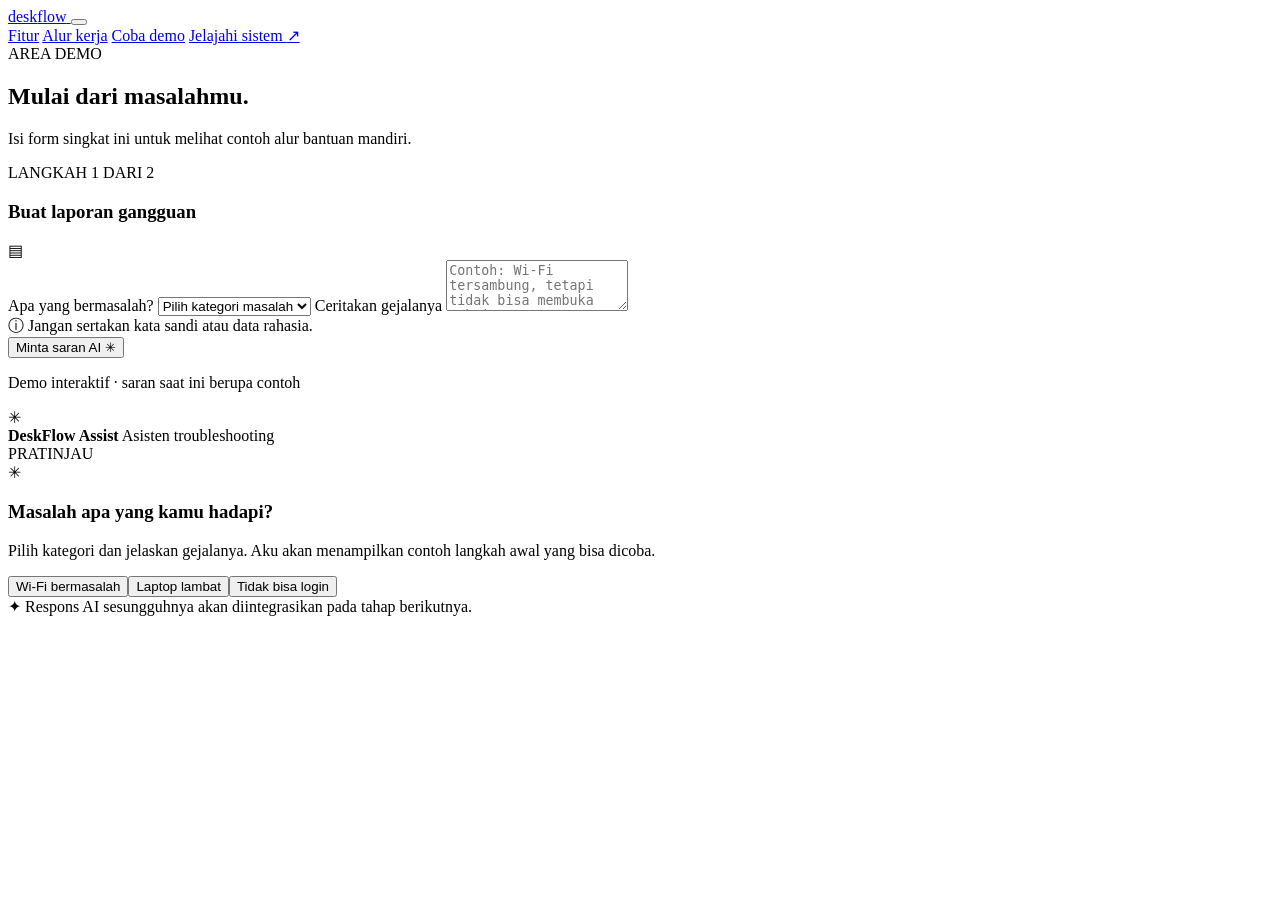
==== user.html @ f1f5e64d "bikin page baru bikin page baru" ====
<!DOCTYPE html>
<html lang="id">

<header class="site-header">
    <a class="brand" href="#home" aria-label="DeskFlow beranda">
      <span class="brand-mark" aria-hidden="true"><span></span><span></span><span></span><span></span></span>
      <span>desk<span class="brand-light">flow</span></span>
    </a>
    <button class="menu-toggle" id="menuToggle" type="button" aria-label="Buka navigasi" aria-expanded="false"><span></span><span></span></button>
    <nav class="main-nav" id="mainNav" aria-label="Navigasi utama">
      <a href="#fitur">Fitur</a>
      <a href="#alur">Alur kerja</a>
      <a href="#demo">Coba demo</a>
      <a class="nav-cta" href="#demo">Jelajahi sistem <span aria-hidden="true">↗</span></a>
    </nav>
  </header>

<section class="demo-section section-wrap" id="demo">
      <div class="demo-heading"><div class="eyebrow"><span class="eyebrow-dot"></span> AREA DEMO</div><h2>Mulai dari masalahmu.</h2><p>Isi form singkat ini untuk melihat contoh alur bantuan mandiri.</p></div>
      <div class="demo-grid">
        <form class="guided-form" id="ticketForm">
          <div class="form-title"><div><span class="form-step-label">LANGKAH 1 DARI 2</span><h3>Buat laporan gangguan</h3></div><span class="form-icon">▤</span></div>
          <label for="issueCategory">Apa yang bermasalah?</label>
          <select id="issueCategory" required><option value="">Pilih kategori masalah</option><option value="network">Jaringan & Wi-Fi</option><option value="device">Laptop atau komputer</option><option value="account">Akun & akses</option><option value="software">Aplikasi atau software</option></select>
          <label for="issueDetail">Ceritakan gejalanya</label>
          <textarea id="issueDetail" rows="3" placeholder="Contoh: Wi-Fi tersambung, tetapi tidak bisa membuka website." required></textarea>
          <div class="form-hint"><span>ⓘ</span> Jangan sertakan kata sandi atau data rahasia.</div>
          <button class="button button-primary form-submit" type="submit">Minta saran AI <span>✳</span></button>
          <p class="demo-disclaimer">Demo interaktif · saran saat ini berupa contoh</p>
        </form>
        <div class="assistant-panel" aria-live="polite">
          <div class="assistant-header"><div class="assistant-avatar">✳</div><div><strong>DeskFlow Assist</strong><span><i></i> Asisten troubleshooting</span></div><span class="preview-tag">PRATINJAU</span></div>
          <div class="assistant-content" id="assistantContent"><div class="assistant-welcome"><span class="welcome-sparkle">✳</span><h3>Masalah apa yang kamu hadapi?</h3><p>Pilih kategori dan jelaskan gejalanya. Aku akan menampilkan contoh langkah awal yang bisa dicoba.</p><div class="suggestion-chips"><button type="button" data-category="network">Wi-Fi bermasalah</button><button type="button" data-category="device">Laptop lambat</button><button type="button" data-category="account">Tidak bisa login</button></div></div></div>
          <div class="assistant-bottom"><span>✦</span> Respons AI sesungguhnya akan diintegrasikan pada tahap berikutnya.</div>
        </div>
      </div>
      <div class="ticket-demo" id="ticketDemo" hidden><div class="ticket-demo-copy"><span class="success-mark">✓</span><div><span class="form-step-label">TIKET DEMO BERHASIL DIBUAT</span><h3 id="ticketTitle">Tiket layanan</h3><p>Contoh alur status tiket — belum disimpan ke server.</p></div></div><div class="ticket-status"><span class="status-pill status-progress"><i></i> Menunggu penanganan</span><button type="button" class="reopen-button" id="reopenTicket">Buka ulang tiket</button></div><div class="ticket-timeline"><span class="timeline-node active"></span><span class="timeline-line"></span><span class="timeline-node"></span><span class="timeline-line"></span><span class="timeline-node"></span><div><b>Laporan diterima</b><small>Baru saja</small></div><div><b>Ditangani teknisi</b><small>Menunggu penugasan</small></div><div><b>Konfirmasi solusi</b><small>Setelah penanganan</small></div></div></div>
    </section>
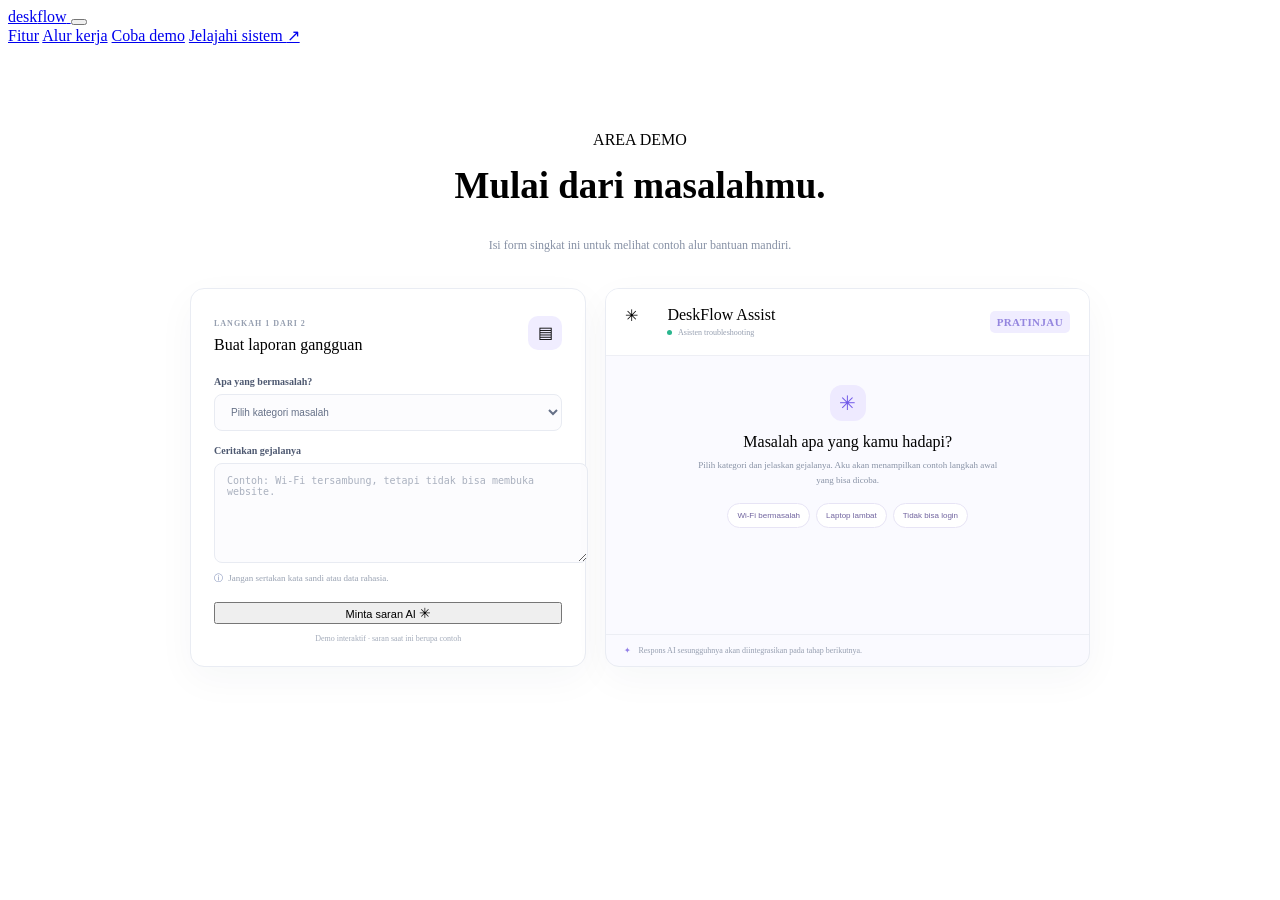
==== commit 155e2327: "Update user.html" ====
--- a/user.html
+++ b/user.html
@@ -14,6 +14,8 @@
       <a class="nav-cta" href="#demo">Jelajahi sistem <span aria-hidden="true">↗</span></a>
     </nav>
   </header>
+
+<link rel="stylesheet" href="userstyles.css" />
 
 <section class="demo-section section-wrap" id="demo">
       <div class="demo-heading"><div class="eyebrow"><span class="eyebrow-dot"></span> AREA DEMO</div><h2>Mulai dari masalahmu.</h2><p>Isi form singkat ini untuk melihat contoh alur bantuan mandiri.</p></div>
--- a/userstyles.css
+++ b/userstyles.css
@@ -0,0 +1,475 @@
+
+/* =================================================_
+   Demo Section & Assistant Panel
+   ================================================= */
+.demo-section {
+  padding-top: 86px;
+  padding-bottom: 86px;
+}
+
+.demo-heading {
+  text-align: center;
+}
+
+.demo-heading .eyebrow {
+  justify-content: center;
+}
+
+.demo-heading h2 {
+  font-size: 37px;
+  margin-top: 15px;
+}
+
+.demo-heading > p {
+  color: #8791a5;
+  font-size: 12px;
+  margin: 9px 0 0;
+}
+
+.demo-grid {
+  display: grid;
+  grid-template-columns: .9fr 1.1fr;
+  gap: 19px;
+  max-width: 900px;
+  margin: 35px auto 0;
+}
+
+.guided-form,
+.assistant-panel {
+  border: 1px solid #e9ecf3;
+  border-radius: 14px;
+  background: #fff;
+  box-shadow: 0 12px 38px #2633510a;
+}
+
+.guided-form {
+  padding: 23px;
+}
+
+.form-title {
+  display: flex;
+  justify-content: space-between;
+  align-items: center;
+  margin-bottom: 22px;
+}
+
+.form-step-label {
+  font-size: 8px;
+  letter-spacing: 1px;
+  color: #969fb0;
+  font-weight: 700;
+}
+
+.form-title h3 {
+  font: 700 15px var(--display);
+  margin: 6px 0 0;
+}
+
+.form-icon {
+  height: 34px;
+  width: 34px;
+  border-radius: 10px;
+  background: #f0edff;
+  color: var(--purple);
+  display: grid;
+  place-items: center;
+}
+
+.guided-form label {
+  display: block;
+  font-size: 10px;
+  font-weight: 700;
+  color: #4d5870;
+  margin: 14px 0 7px;
+}
+
+.guided-form select,
+.guided-form textarea {
+  display: block;
+  width: 100%;
+  border: 1px solid #e8ebf2;
+  background: #fcfcfe;
+  border-radius: 8px;
+  padding: 11px 12px;
+  font-size: 10px;
+  color: #657087;
+  outline: none;
+}
+
+.guided-form select:focus,
+.guided-form textarea:focus {
+  border-color: #a99af4;
+  box-shadow: 0 0 0 3px #7058e817;
+}
+
+.guided-form textarea {
+  resize: vertical;
+  min-height: 76px;
+}
+
+.guided-form textarea::placeholder {
+  color: #aab1bf;
+}
+
+.form-hint {
+  font-size: 9px;
+  color: #9aa3b3;
+  margin-top: 9px;
+}
+
+.form-hint span {
+  color: #7888b4;
+  margin-right: 3px;
+}
+
+.form-submit {
+  width: 100%;
+  margin-top: 17px;
+  font-size: 11px;
+}
+
+.form-submit span {
+  font-size: 14px;
+}
+
+.demo-disclaimer {
+  text-align: center;
+  font-size: 8px;
+  color: #a3abba;
+  margin: 10px 0 0;
+}
+
+.assistant-panel {
+  background: #fafaff;
+  display: flex;
+  flex-direction: column;
+  min-height: 370px;
+  overflow: hidden;
+}
+
+.assistant-header {
+  display: flex;
+  align-items: center;
+  gap: 10px;
+  padding: 17px 19px;
+  background: #fff;
+  border-bottom: 1px solid #eeeff5;
+}
+
+.assistant-avatar {
+  border-radius: 50%;
+  width: 32px;
+  height: 32px;
+}
+
+.assistant-header > div:nth-child(2) {
+  display: flex;
+  flex-direction: column;
+  gap: 4px;
+}
+
+.assistant-header strong {
+  font: 700 10px var(--display);
+}
+
+.assistant-header > div:nth-child(2) span {
+  font-size: 8px;
+  color: #969fb0;
+}
+
+.assistant-header > div:nth-child(2) span i {
+  display: inline-block;
+  width: 5px;
+  height: 5px;
+  background: #2ab68e;
+  border-radius: 50%;
+  margin-right: 4px;
+}
+
+.preview-tag {
+    margin-left: auto;
+    color: #9486df;
+    background: #f0edff;
+    border-radius: 5px;
+    padding: 5px 7px;
+    font-size: 11px;
+    font-weight: 700;
+    letter-spacing: .4px;
+}
+
+.assistant-content {
+  padding: 23px;
+  flex: 1;
+}
+
+.assistant-welcome {
+  text-align: center;
+  max-width: 370px;
+  margin: 6px auto;
+}
+
+.welcome-sparkle {
+  height: 36px;
+  width: 36px;
+  border-radius: 12px;
+  display: grid;
+  place-items: center;
+  background: #eeeaff;
+  color: #7058e8;
+  font-size: 20px;
+  margin: 0 auto 12px;
+}
+
+.assistant-welcome h3 {
+  font: 700 13px var(--display);
+  margin: 0 0 7px;
+}
+
+.assistant-welcome p {
+  font-size: 9px;
+  line-height: 1.7;
+  color: #8993a6;
+  margin: 0 auto;
+  max-width: 310px;
+}
+
+.suggestion-chips {
+  display: flex;
+  justify-content: center;
+  flex-wrap: wrap;
+  gap: 6px;
+  margin-top: 15px;
+}
+
+.suggestion-chips button {
+  border: 1px solid #e7e4f5;
+  border-radius: 20px;
+  background: #fff;
+  padding: 7px 9px;
+  font-size: 8px;
+  color: #71649f;
+  cursor: pointer;
+}
+
+.suggestion-chips button:hover {
+  border-color: #a89af0;
+  background: #f6f4ff;
+}
+
+.assistant-bottom {
+  border-top: 1px solid #eceef4;
+  padding: 11px 18px;
+  color: #969fb0;
+  font-size: 8px;
+}
+
+.assistant-bottom span {
+  color: #907de7;
+  margin-right: 5px;
+}
+
+.assistant-response {
+  animation: fade-in 0.25s ease;
+}
+
+.response-question {
+  display: block;
+  margin-left: auto;
+  max-width: 85%;
+  background: #eeeaff;
+  color: #524390;
+  border-radius: 10px 10px 2px 10px;
+  padding: 9px 11px;
+  font-size: 9px;
+  line-height: 1.55;
+}
+
+.response-answer {
+  margin-top: 13px;
+  display: flex;
+  align-items: flex-start;
+  gap: 8px;
+}
+
+.response-answer .assistant-avatar {
+  width: 24px;
+  height: 24px;
+  flex: 0 0 24px;
+  font-size: 13px;
+  border-radius: 8px;
+}
+
+.response-bubble {
+    background: #fff;
+    border: 1px solid #eff0f5;
+    border-radius: 2px 10px 10px 10px;
+    padding: 11px 12px;
+    font-size: 12px;
+    line-height: 1.7;
+    color: #59647b;
+}
+
+.response-bubble strong {
+  display: block;
+  color: #303b55;
+  font-size: 9px;
+  margin-bottom: 5px;
+}
+
+.response-bubble ol {
+  padding-left: 17px;
+  margin: 5px 0;
+}
+
+.response-bubble li {
+  padding-left: 2px;
+  margin: 3px 0;
+}
+
+.response-followup {
+  color: #514282;
+  font-weight: 700;
+  margin: 8px 0 0;
+}
+
+.response-actions {
+  display: flex;
+  gap: 7px;
+  margin: 11px 0 0 32px;
+}
+
+.response-actions button,
+.reopen-button {
+  border: 1px solid #ded9f6;
+  background: #fff;
+  color: #6653c4;
+  border-radius: 6px;
+  padding: 7px 9px;
+  font-size: 8px;
+  font-weight: 700;
+  cursor: pointer;
+}
+
+.response-actions button:hover,
+.reopen-button:hover {
+  background: #f4f1ff;
+}
+
+/* =================================================_
+   Ticket Demo Component
+   ================================================= */
+.ticket-demo {
+  max-width: 900px;
+  margin: 18px auto 0;
+  background: #fff;
+  border: 1px solid #e9ecf3;
+  border-radius: 13px;
+  padding: 19px 22px;
+  box-shadow: 0 12px 38px #2633510a;
+  animation: fade-in 0.25s ease;
+  display: grid;
+  grid-template-columns: 1fr auto;
+  row-gap: 20px;
+}
+
+.ticket-demo[hidden] {
+  display: none;
+}
+
+.ticket-demo-copy,
+.ticket-status {
+  display: flex;
+  align-items: center;
+  gap: 12px;
+}
+
+.success-mark {
+  height: 32px;
+  width: 32px;
+  border-radius: 50%;
+  display: grid;
+  place-items: center;
+  background: #e7f7ef;
+  color: #249e72;
+}
+
+.ticket-demo h3 {
+  font: 700 14px var(--display);
+  margin: 4px 0;
+}
+
+.ticket-demo-copy p {
+  color: #919bad;
+  font-size: 9px;
+  margin: 0;
+}
+
+.ticket-status {
+  justify-content: flex-end;
+}
+
+.ticket-status .status-pill {
+  font-size: 9px;
+}
+
+.ticket-status .reopen-button {
+  margin-left: 6px;
+}
+
+.ticket-timeline {
+  grid-column: 1 / -1;
+  display: grid;
+  grid-template-columns: 14px 1fr 14px 1fr 14px 1fr;
+  align-items: center;
+  column-gap: 8px;
+}
+
+.timeline-node {
+  width: 12px;
+  height: 12px;
+  border: 2px solid #d9dce7;
+  border-radius: 50%;
+  grid-row: 1;
+}
+
+.timeline-node.active {
+  border-color: #7058e8;
+  background: #7058e8;
+  box-shadow: 0 0 0 4px #eeeaff;
+}
+
+.timeline-line {
+  height: 2px;
+  background: #e4e6ed;
+  grid-row: 1;
+}
+
+.ticket-timeline div {
+  grid-row: 2;
+  display: flex;
+  flex-direction: column;
+  gap: 4px;
+  margin-top: 8px;
+}
+
+.ticket-timeline div b {
+  font-size: 8px;
+  color: #57627a;
+}
+
+.ticket-timeline div small {
+  font-size: 8px;
+  color: #9ba3b2;
+}
+
+.ticket-timeline div:nth-of-type(1) {
+  grid-column: 1 / 3;
+}
+
+.ticket-timeline div:nth-of-type(2) {
+  grid-column: 3 / 5;
+}
+
+.ticket-timeline div:nth-of-type(3) {
+  grid-column: 5 / 7;
+}
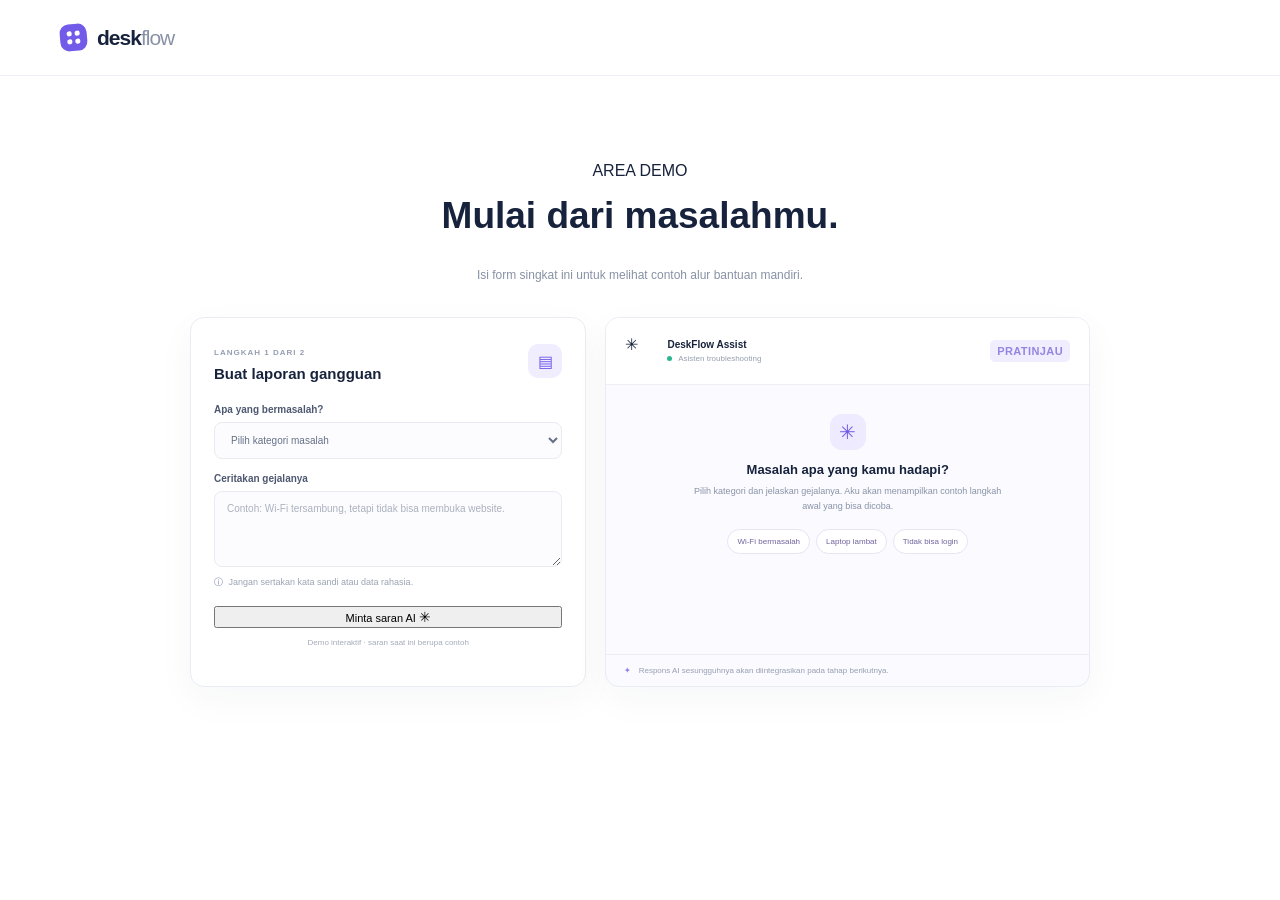
==== commit 577b3906: "- pushing" ====
--- a/user.html
+++ b/user.html
@@ -1,21 +1,17 @@
 <!DOCTYPE html>
 <html lang="id">
+<head>
+    <link rel="stylesheet" href="userstyles.css" />
+</head>
 
 <header class="site-header">
     <a class="brand" href="#home" aria-label="DeskFlow beranda">
       <span class="brand-mark" aria-hidden="true"><span></span><span></span><span></span><span></span></span>
       <span>desk<span class="brand-light">flow</span></span>
     </a>
-    <button class="menu-toggle" id="menuToggle" type="button" aria-label="Buka navigasi" aria-expanded="false"><span></span><span></span></button>
-    <nav class="main-nav" id="mainNav" aria-label="Navigasi utama">
-      <a href="#fitur">Fitur</a>
-      <a href="#alur">Alur kerja</a>
-      <a href="#demo">Coba demo</a>
-      <a class="nav-cta" href="#demo">Jelajahi sistem <span aria-hidden="true">↗</span></a>
-    </nav>
   </header>
 
-<link rel="stylesheet" href="userstyles.css" />
+
 
 <section class="demo-section section-wrap" id="demo">
       <div class="demo-heading"><div class="eyebrow"><span class="eyebrow-dot"></span> AREA DEMO</div><h2>Mulai dari masalahmu.</h2><p>Isi form singkat ini untuk melihat contoh alur bantuan mandiri.</p></div>
--- a/userstyles.css
+++ b/userstyles.css
@@ -1,3 +1,124 @@
+/* =================================================_
+   Theme Variables & Base Setup
+   ================================================= */
+:root {
+  --ink: #17233c;
+  --muted: #6e7890;
+  --purple: #7058e8;
+  --purple-dark: #5b43d3;
+  --mint: #27b993;
+  --line: #e8ebf3;
+  --paper: #f6f8fc;
+  --white: #fff;
+  --font: 'DM Sans', sans-serif;
+  --display: 'Manrope', sans-serif;
+}
+
+*, *::before, *::after {
+  box-sizing: border-box;
+}
+
+html {
+  scroll-behavior: smooth;
+  scroll-padding-top: 82px;
+}
+
+body {
+  margin: 0;
+  background: #fff;
+  color: var(--ink);
+  font-family: var(--font);
+  -webkit-font-smoothing: antialiased;
+}
+
+a {
+  color: inherit;
+  text-decoration: none;
+}
+
+button, input, select, textarea {
+  font: inherit;
+}
+
+.section-wrap {
+  width: min(1160px, calc(100% - 48px));
+  margin-inline: auto;
+}
+
+
+/* =================================================_
+   Site Header & Navigation
+   ================================================= */
+.site-header {
+  height: 76px;
+  display: flex;
+  align-items: center;
+  justify-content: space-between;
+  padding: 0 max(24px, calc((100% - 1160px)/2));
+  background: rgba(255, 255, 255, 0.92);
+  position: sticky;
+  top: 0;
+  z-index: 20;
+  border-bottom: 1px solid rgba(232, 235, 243, 0.8);
+  backdrop-filter: blur(14px);
+}
+
+.brand {
+  display: inline-flex;
+  align-items: center;
+  gap: 10px;
+  font: 800 21px var(--display);
+  letter-spacing: -1px;
+}
+
+.brand-light {
+  color: #8891a5;
+  font-weight: 500;
+}
+
+.brand-mark {
+  width: 27px;
+  height: 27px;
+  background: #725be9;
+  border-radius: 9px;
+  display: grid;
+  grid-template-columns: repeat(2, 5px);
+  grid-template-rows: repeat(2, 5px);
+  gap: 3px;
+  align-content: center;
+  justify-content: center;
+  transform: rotate(-5deg);
+}
+
+.brand-mark span {
+  background: #fff;
+  border-radius: 2px;
+}
+
+.main-nav {
+  display: flex;
+  align-items: center;
+  gap: 34px;
+  font-size: 13px;
+  color: #59647b;
+  font-weight: 600;
+}
+
+.main-nav > a:not(.nav-cta):hover,
+.text-link:hover {
+  color: var(--purple);
+}
+
+.nav-cta span {
+  font-size: 16px;
+  color: var(--purple);
+}
+
+.menu-toggle {
+  display: none;
+}
+
+
 
 /* =================================================_
    Demo Section & Assistant Panel
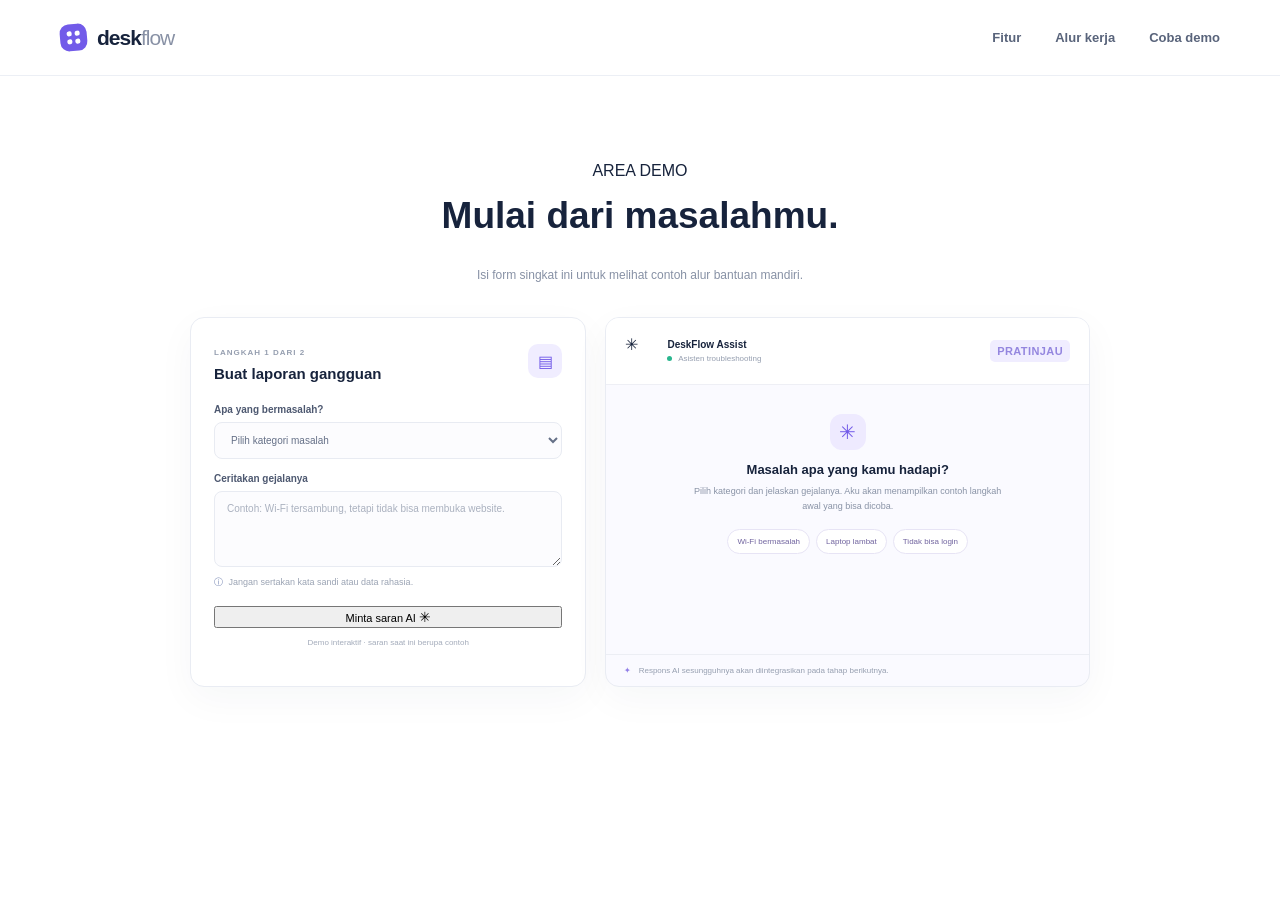
==== commit 6cf18190: "Update user.html" ====
--- a/user.html
+++ b/user.html
@@ -9,6 +9,12 @@
       <span class="brand-mark" aria-hidden="true"><span></span><span></span><span></span><span></span></span>
       <span>desk<span class="brand-light">flow</span></span>
     </a>
+    <button class="menu-toggle" id="menuToggle" type="button" aria-label="Buka navigasi" aria-expanded="false"><span></span><span></span></button>
+    <nav class="main-nav" id="mainNav" aria-label="Navigasi utama">
+      <a href="#fitur">Fitur</a>
+      <a href="#alur">Alur kerja</a>
+      <a href="#demo">Coba demo</a>
+    </nav>
   </header>
 
 
